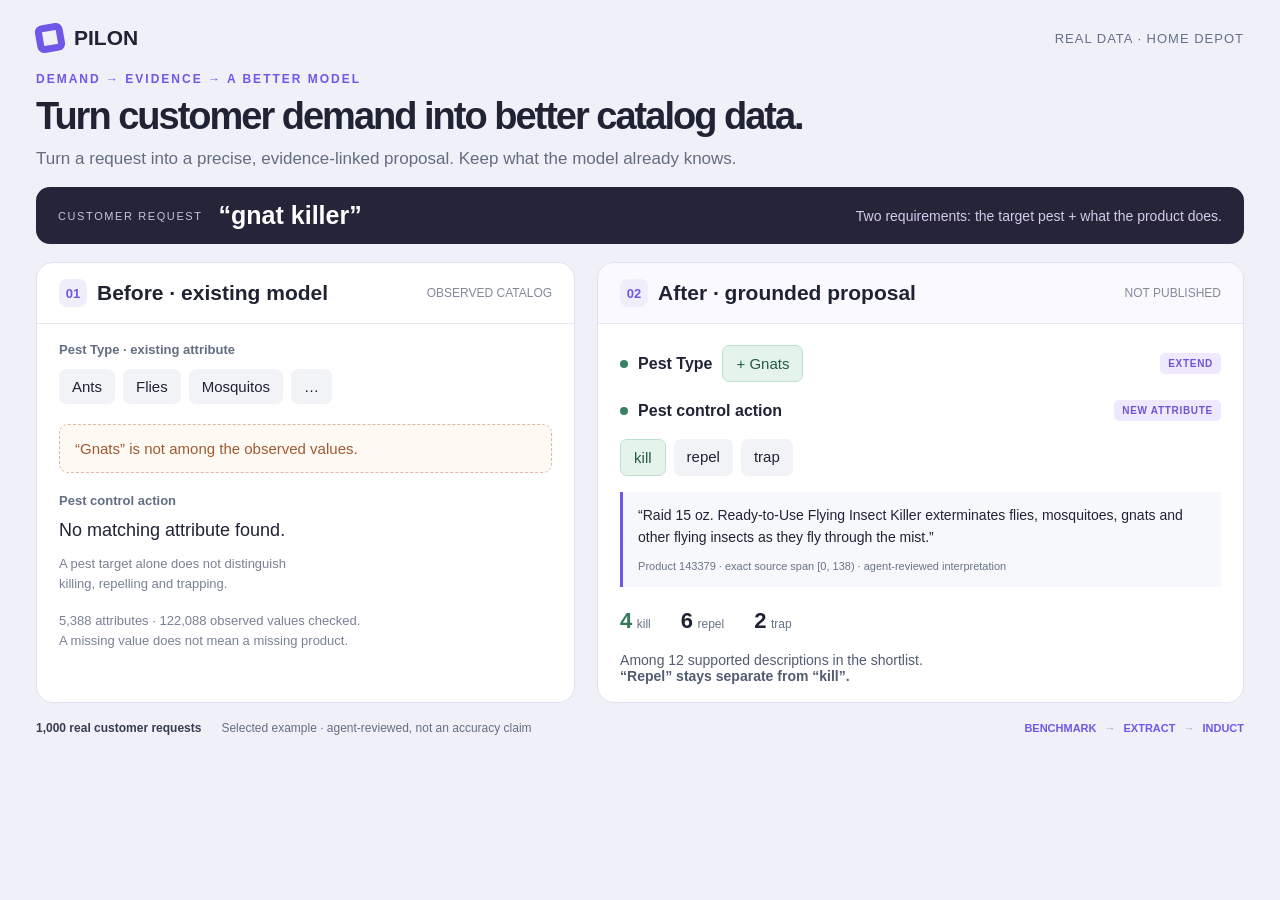
==== docs/assets/home-depot-before-after.html @ 3b0acdd4 "Add guided onboarding, model connectors and Home Depot end-to-end example" ====
<!doctype html><html lang="en"><meta charset="utf-8"><meta name="viewport" content="width=device-width,initial-scale=1"><title>PILON — from a customer request to a better catalog</title>
<style>
*{box-sizing:border-box}body{margin:0;background:#f0f1f8;color:#202334;font-family:Arial,Helvetica,sans-serif}main{max-width:1480px;margin:auto;padding:24px 36px}.brand{display:flex;align-items:center;gap:10px;font-size:21px;font-weight:800}.mark{width:28px;height:28px;border:7px solid #7157e8;border-radius:7px;transform:rotate(-10deg)}.tag{margin-left:auto;color:#657088;font-size:13px;font-weight:500;letter-spacing:1px}.eyebrow{color:#7157e8;font-size:12px;letter-spacing:2px;font-weight:700;margin-top:20px}h1{font-size:38px;letter-spacing:-2px;line-height:1.08;margin:10px 0 12px;max-width:1000px}.sub{font-size:17px;color:#646c80;margin:0 0 18px}.query{display:flex;align-items:center;gap:16px;background:#252438;color:white;border-radius:14px;padding:14px 22px;margin-bottom:18px}.query small{font-size:11px;letter-spacing:1.6px;color:#c7c3e1}.query strong{font-size:25px}.query span{margin-left:auto;color:#d2ccec;font-size:14px}.panels{display:grid;grid-template-columns:1fr 1.2fr;gap:22px}.panel{background:white;border:1px solid #e0e3ed;border-radius:17px;overflow:hidden}.panel header{display:flex;align-items:center;gap:10px;border-bottom:1px solid #e7e9f0;padding:16px 22px}.step{display:grid;place-items:center;background:#f0eefb;color:#7157e8;width:28px;height:28px;font-size:13px;border-radius:8px;font-weight:bold}.panel h2{font-size:21px;margin:0}.panel header small{margin-left:auto;color:#82899a;font-size:12px}.content{padding:18px 22px}.field{font-size:13px;font-weight:700;color:#636d83;margin-bottom:12px}.chips{display:flex;gap:8px;flex-wrap:wrap}.chip{padding:9px 13px;border-radius:7px;font-size:15px;background:#f1f3f7}.chip.new{color:#245a49;background:#e5f4eb;border:1px solid #bedfcf}.row{margin-bottom:18px}.missing{border:1px dashed #e0b8a2;background:#fff9f4;color:#9d5b32;padding:15px;border-radius:9px;font-size:15px;margin-top:20px}.dim{color:#788094;font-size:13px;line-height:1.5}.right header{background:#faf9ff}.result{display:flex;align-items:center;gap:10px;font-size:16px;margin:3px 0 18px}.dot{width:8px;height:8px;background:#388165;border-radius:50%}.proposed{margin-left:auto;background:#eee9ff;color:#7054d6;border-radius:5px;padding:5px 8px;font-size:10px;font-weight:700;letter-spacing:.7px}.evidence{background:#f7f8fc;border-left:3px solid #7157e8;padding:12px 15px;margin-top:16px;font-size:14px;line-height:1.6}.evidence small{display:block;color:#69738b;font-size:11px;margin-top:9px}.numbers{display:flex;gap:30px;margin-top:21px}.numbers b{font-size:22px}.numbers span{font-size:12px;color:#68738a}.numbers .kill b{color:#327859}.rule{margin-top:18px;font-size:14px;color:#515b71}.footer{display:flex;gap:20px;align-items:center;margin-top:18px;color:#656e83;font-size:12px}.footer strong{color:#373d51}.footer span:last-child{margin-left:auto}.pipeline{display:flex;gap:8px;align-items:center;font-size:11px;font-weight:700;color:#7157e8}.pipeline i{font-style:normal;color:#a2a8b9}@media(max-width:900px){main{padding:26px}.panels{grid-template-columns:1fr}h1{font-size:35px}.query{flex-wrap:wrap}.query span{margin-left:0}.tag{display:none}.footer{flex-wrap:wrap}}
</style><main>
<div class="brand"><div class="mark"></div>PILON <span class="tag">REAL DATA · HOME DEPOT</span></div>
<div class="eyebrow">DEMAND → EVIDENCE → A BETTER MODEL</div>
<h1>Turn customer demand into better catalog data.</h1>
<p class="sub">Turn a request into a precise, evidence-linked proposal. Keep what the model already knows.</p>
<div class="query"><small>CUSTOMER REQUEST</small><strong>“gnat killer”</strong><span>Two requirements: the target pest + what the product does.</span></div>
<div class="panels">
<section class="panel"><header><div class="step">01</div><h2>Before · existing model</h2><small>OBSERVED CATALOG</small></header><div class="content">
<div class="field">Pest Type · existing attribute</div><div class="chips"><span class="chip">Ants</span><span class="chip">Flies</span><span class="chip">Mosquitos</span><span class="chip">…</span></div>
<div class="missing">“Gnats” is not among the observed values.</div>
<div class="row" style="margin-top:20px"><div class="field">Pest control action</div><p style="font-size:18px;margin:0">No matching attribute found.</p><p class="dim">A pest target alone does not distinguish<br>killing, repelling and trapping.</p></div>
<p class="dim">5,388 attributes · 122,088 observed values checked.<br>A missing value does not mean a missing product.</p>
</div></section>
<section class="panel right"><header><div class="step">02</div><h2>After · grounded proposal</h2><small>NOT PUBLISHED</small></header><div class="content">
<div class="result"><span class="dot"></span><strong>Pest Type</strong><span class="chip new">+ Gnats</span><span class="proposed">EXTEND</span></div>
<div class="result"><span class="dot"></span><strong>Pest control action</strong><span class="proposed">NEW ATTRIBUTE</span></div>
<div class="chips"><span class="chip new">kill</span><span class="chip">repel</span><span class="chip">trap</span></div>
<div class="evidence">“Raid 15 oz. Ready-to-Use Flying Insect Killer exterminates flies, mosquitoes, gnats and other flying insects as they fly through the mist.”<small>Product 143379 · exact source span [0, 138) · agent-reviewed interpretation</small></div>
<div class="numbers"><div class="kill"><b>4</b> <span>kill</span></div><div><b>6</b> <span>repel</span></div><div><b>2</b> <span>trap</span></div></div>
<div class="rule">Among 12 supported descriptions in the shortlist.<br><strong>“Repel” stays separate from “kill”.</strong></div>
</div></section></div>
<div class="footer"><strong>1,000 real customer requests</strong><span>Selected example · agent-reviewed, not an accuracy claim</span><span class="pipeline">BENCHMARK <i>→</i> EXTRACT <i>→</i> INDUCT</span></div>
</main></html>
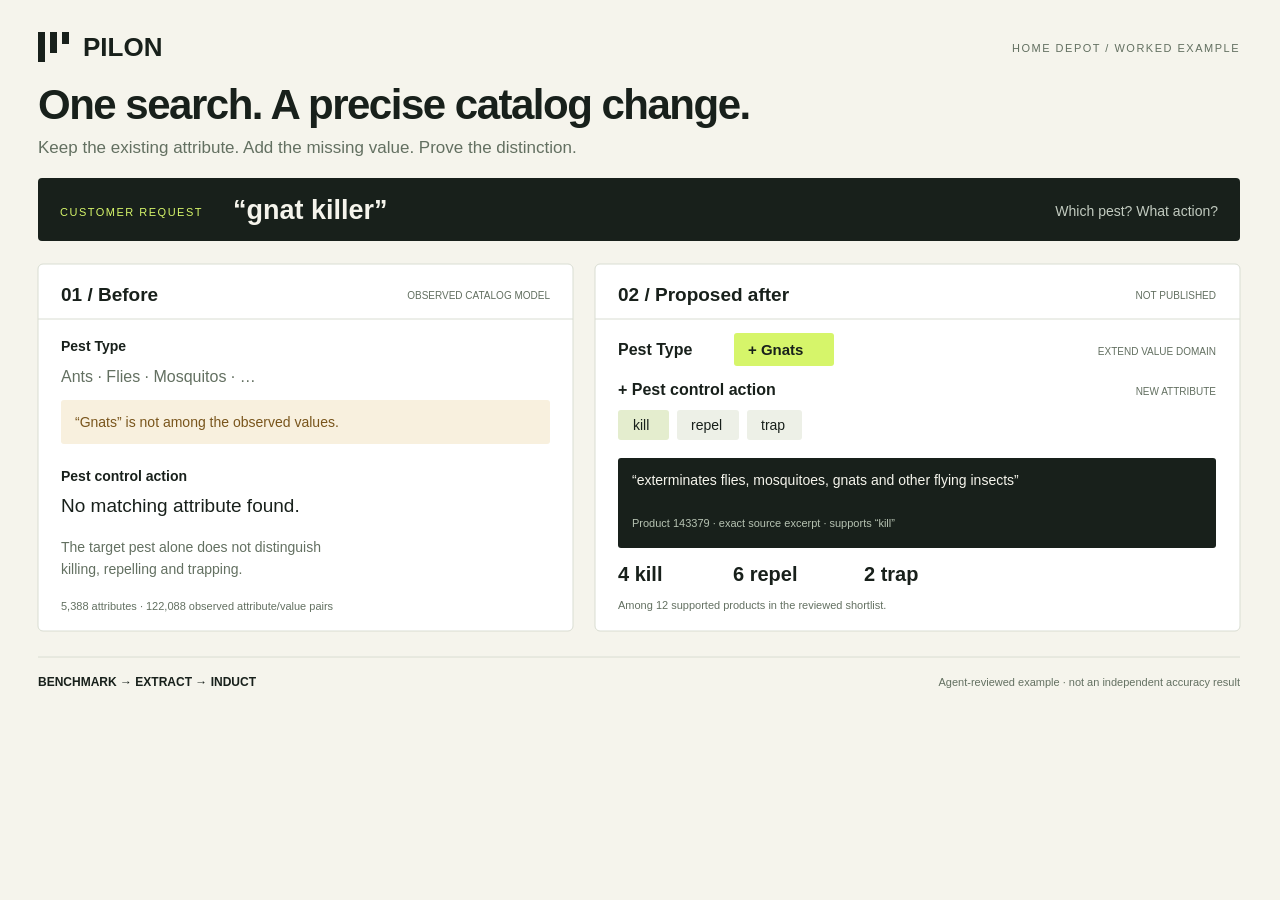
==== commit 4ab1cb87: "Reframe PILON around catalog gaps with a distinctive product identity" ====
--- a/docs/assets/home-depot-before-after.html
+++ b/docs/assets/home-depot-before-after.html
@@ -1,26 +1 @@
-<!doctype html><html lang="en"><meta charset="utf-8"><meta name="viewport" content="width=device-width,initial-scale=1"><title>PILON — from a customer request to a better catalog</title>
-<style>
-*{box-sizing:border-box}body{margin:0;background:#f0f1f8;color:#202334;font-family:Arial,Helvetica,sans-serif}main{max-width:1480px;margin:auto;padding:24px 36px}.brand{display:flex;align-items:center;gap:10px;font-size:21px;font-weight:800}.mark{width:28px;height:28px;border:7px solid #7157e8;border-radius:7px;transform:rotate(-10deg)}.tag{margin-left:auto;color:#657088;font-size:13px;font-weight:500;letter-spacing:1px}.eyebrow{color:#7157e8;font-size:12px;letter-spacing:2px;font-weight:700;margin-top:20px}h1{font-size:38px;letter-spacing:-2px;line-height:1.08;margin:10px 0 12px;max-width:1000px}.sub{font-size:17px;color:#646c80;margin:0 0 18px}.query{display:flex;align-items:center;gap:16px;background:#252438;color:white;border-radius:14px;padding:14px 22px;margin-bottom:18px}.query small{font-size:11px;letter-spacing:1.6px;color:#c7c3e1}.query strong{font-size:25px}.query span{margin-left:auto;color:#d2ccec;font-size:14px}.panels{display:grid;grid-template-columns:1fr 1.2fr;gap:22px}.panel{background:white;border:1px solid #e0e3ed;border-radius:17px;overflow:hidden}.panel header{display:flex;align-items:center;gap:10px;border-bottom:1px solid #e7e9f0;padding:16px 22px}.step{display:grid;place-items:center;background:#f0eefb;color:#7157e8;width:28px;height:28px;font-size:13px;border-radius:8px;font-weight:bold}.panel h2{font-size:21px;margin:0}.panel header small{margin-left:auto;color:#82899a;font-size:12px}.content{padding:18px 22px}.field{font-size:13px;font-weight:700;color:#636d83;margin-bottom:12px}.chips{display:flex;gap:8px;flex-wrap:wrap}.chip{padding:9px 13px;border-radius:7px;font-size:15px;background:#f1f3f7}.chip.new{color:#245a49;background:#e5f4eb;border:1px solid #bedfcf}.row{margin-bottom:18px}.missing{border:1px dashed #e0b8a2;background:#fff9f4;color:#9d5b32;padding:15px;border-radius:9px;font-size:15px;margin-top:20px}.dim{color:#788094;font-size:13px;line-height:1.5}.right header{background:#faf9ff}.result{display:flex;align-items:center;gap:10px;font-size:16px;margin:3px 0 18px}.dot{width:8px;height:8px;background:#388165;border-radius:50%}.proposed{margin-left:auto;background:#eee9ff;color:#7054d6;border-radius:5px;padding:5px 8px;font-size:10px;font-weight:700;letter-spacing:.7px}.evidence{background:#f7f8fc;border-left:3px solid #7157e8;padding:12px 15px;margin-top:16px;font-size:14px;line-height:1.6}.evidence small{display:block;color:#69738b;font-size:11px;margin-top:9px}.numbers{display:flex;gap:30px;margin-top:21px}.numbers b{font-size:22px}.numbers span{font-size:12px;color:#68738a}.numbers .kill b{color:#327859}.rule{margin-top:18px;font-size:14px;color:#515b71}.footer{display:flex;gap:20px;align-items:center;margin-top:18px;color:#656e83;font-size:12px}.footer strong{color:#373d51}.footer span:last-child{margin-left:auto}.pipeline{display:flex;gap:8px;align-items:center;font-size:11px;font-weight:700;color:#7157e8}.pipeline i{font-style:normal;color:#a2a8b9}@media(max-width:900px){main{padding:26px}.panels{grid-template-columns:1fr}h1{font-size:35px}.query{flex-wrap:wrap}.query span{margin-left:0}.tag{display:none}.footer{flex-wrap:wrap}}
-</style><main>
-<div class="brand"><div class="mark"></div>PILON <span class="tag">REAL DATA · HOME DEPOT</span></div>
-<div class="eyebrow">DEMAND → EVIDENCE → A BETTER MODEL</div>
-<h1>Turn customer demand into better catalog data.</h1>
-<p class="sub">Turn a request into a precise, evidence-linked proposal. Keep what the model already knows.</p>
-<div class="query"><small>CUSTOMER REQUEST</small><strong>“gnat killer”</strong><span>Two requirements: the target pest + what the product does.</span></div>
-<div class="panels">
-<section class="panel"><header><div class="step">01</div><h2>Before · existing model</h2><small>OBSERVED CATALOG</small></header><div class="content">
-<div class="field">Pest Type · existing attribute</div><div class="chips"><span class="chip">Ants</span><span class="chip">Flies</span><span class="chip">Mosquitos</span><span class="chip">…</span></div>
-<div class="missing">“Gnats” is not among the observed values.</div>
-<div class="row" style="margin-top:20px"><div class="field">Pest control action</div><p style="font-size:18px;margin:0">No matching attribute found.</p><p class="dim">A pest target alone does not distinguish<br>killing, repelling and trapping.</p></div>
-<p class="dim">5,388 attributes · 122,088 observed values checked.<br>A missing value does not mean a missing product.</p>
-</div></section>
-<section class="panel right"><header><div class="step">02</div><h2>After · grounded proposal</h2><small>NOT PUBLISHED</small></header><div class="content">
-<div class="result"><span class="dot"></span><strong>Pest Type</strong><span class="chip new">+ Gnats</span><span class="proposed">EXTEND</span></div>
-<div class="result"><span class="dot"></span><strong>Pest control action</strong><span class="proposed">NEW ATTRIBUTE</span></div>
-<div class="chips"><span class="chip new">kill</span><span class="chip">repel</span><span class="chip">trap</span></div>
-<div class="evidence">“Raid 15 oz. Ready-to-Use Flying Insect Killer exterminates flies, mosquitoes, gnats and other flying insects as they fly through the mist.”<small>Product 143379 · exact source span [0, 138) · agent-reviewed interpretation</small></div>
-<div class="numbers"><div class="kill"><b>4</b> <span>kill</span></div><div><b>6</b> <span>repel</span></div><div><b>2</b> <span>trap</span></div></div>
-<div class="rule">Among 12 supported descriptions in the shortlist.<br><strong>“Repel” stays separate from “kill”.</strong></div>
-</div></section></div>
-<div class="footer"><strong>1,000 real customer requests</strong><span>Selected example · agent-reviewed, not an accuracy claim</span><span class="pipeline">BENCHMARK <i>→</i> EXTRACT <i>→</i> INDUCT</span></div>
-</main></html>
+<!doctype html><html lang="en"><meta charset="utf-8"><meta name="viewport" content="width=device-width,initial-scale=1"><title>PILON — one search, a precise catalog change</title><style>body{margin:0;background:#f5f4ec}img{display:block;width:100%;max-width:1280px;height:auto;margin:auto}</style><img src="home-depot-change.svg" alt="Home Depot worked example: extend Pest Type with Gnats and propose a separate Pest control action attribute, supported by source evidence."></html>
